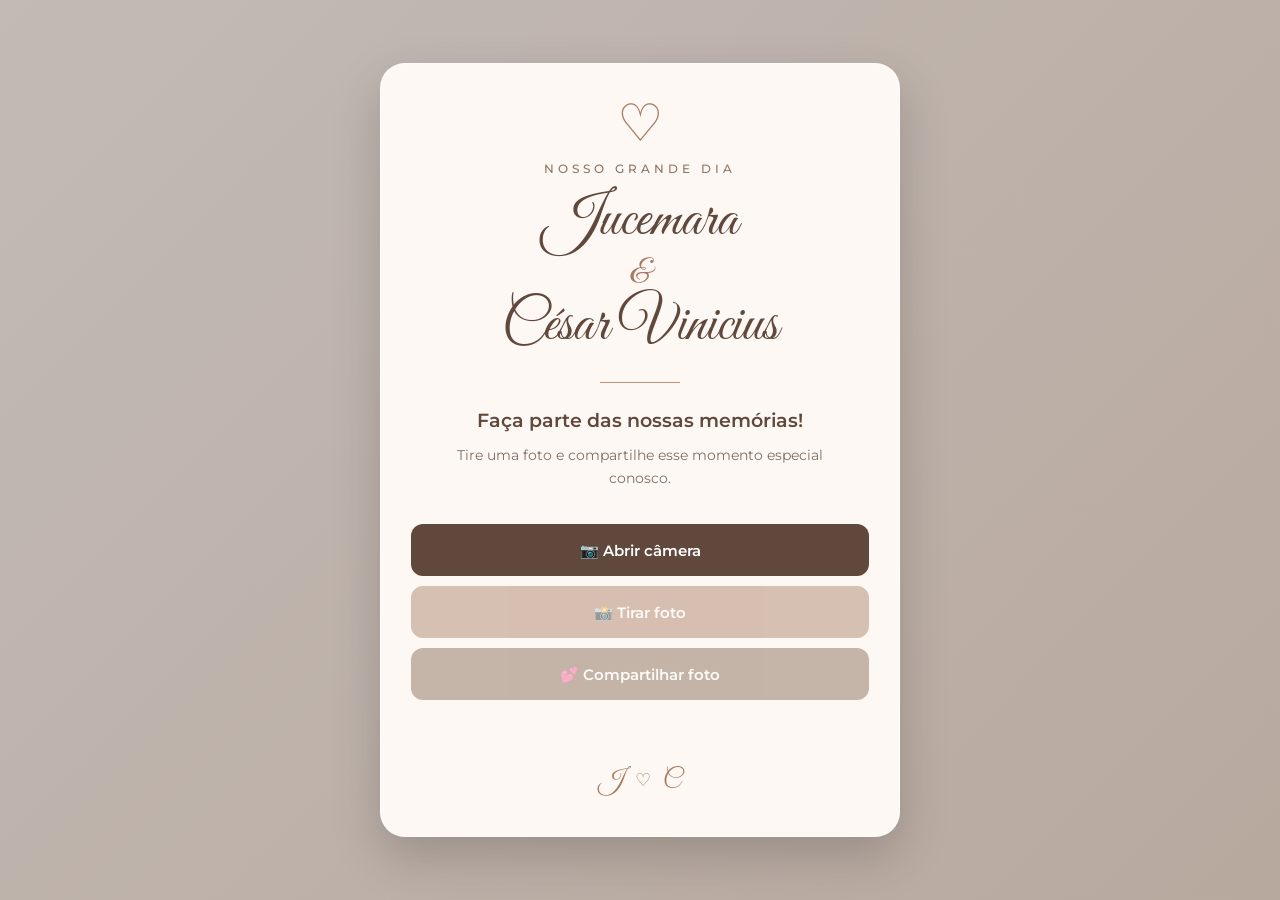
==== camera.html @ 24e24bdf "Criar duas páginas separadas: index.html (QR Code) e camera.html (câmera)" ====
<!DOCTYPE html>
<html lang="pt-BR">

<head>
    <meta charset="UTF-8">

    <meta name="viewport"
          content="width=device-width, initial-scale=1.0">

    <title>Tire sua foto - Jucemara & César</title>

    <link rel="stylesheet" href="style.css">
</head>

<body>

    <div class="pagina">

        <div class="card">

            <div class="coracao">
                ♡
            </div>

            <p class="frase">
                Nosso grande dia
            </p>

            <h1>
                Jucemara
                <span>&</span>
                César Vinicius
            </h1>

            <div class="linha"></div>

            <p class="mensagem">
                Faça parte das nossas memórias!
            </p>

            <p class="instrucao">
                Tire uma foto e compartilhe
                esse momento especial conosco.
            </p>

            <div class="camera-area">

                <video id="camera"
                       autoplay
                       playsinline>
                </video>

                <canvas id="canvas"></canvas>

            </div>

            <button
                id="abrirCamera"
                class="botao botao-camera">

                📷 Abrir câmera

            </button>

            <button
                id="tirarFoto"
                class="botao botao-foto"
                disabled>

                📸 Tirar foto

            </button>

            <div
                id="previewContainer"
                class="preview-container">

                <p>
                    Sua foto
                </p>

                <img
                    id="preview"
                    alt="Prévia da foto">

            </div>

            <button
                id="enviarFoto"
                class="botao botao-enviar"
                disabled>

                💕 Compartilhar foto

            </button>

            <p
                id="status"
                class="status">
            </p>

            <div class="rodape">

                <span>J</span>
                <span>♡</span>
                <span>C</span>

            </div>

        </div>

    </div>

    <script src="script.js"></script>

</body>

</html>
---- style.css ----
@import url('https://fonts.googleapis.com/css2?family=Great+Vibes&family=Montserrat:wght@300;400;500;600;700&display=swap');

* {
    margin: 0;
    padding: 0;
    box-sizing: border-box;
}

html,
body {
    width: 100%;
    min-height: 100%;
}

body {
    font-family: 'Montserrat', sans-serif;

    min-height: 100vh;

    display: flex;
    justify-content: center;
    align-items: center;

    padding: 20px;

    background:
        linear-gradient(
            rgba(35, 25, 20, 0.25),
            rgba(35, 25, 20, 0.25)
        ),
        linear-gradient(
            135deg,
            #f8f0eb,
            #ead9cd
        );

    color: #60483c;
}

/* =========================
   CONTAINER
========================= */

.pagina {
    width: 100%;
    max-width: 520px;
}

/* =========================
   CARD
========================= */

.card {
    width: 100%;

    padding: 40px 30px;

    background: rgba(255, 250, 246, 0.97);

    border: 1px solid rgba(255, 255, 255, 0.8);

    border-radius: 25px;

    text-align: center;

    box-shadow:
        0 20px 50px rgba(0, 0, 0, 0.18);
}

/* =========================
   CORAÇÃO
========================= */

.coracao {
    margin-bottom: 5px;

    font-family: 'Great Vibes', cursive;

    font-size: 52px;

    line-height: 1;

    color: #a77b62;
}

/* =========================
   FRASE SUPERIOR
========================= */

.frase {
    margin-bottom: 15px;

    color: #8d7565;

    font-size: 12px;

    font-weight: 500;

    text-transform: uppercase;

    letter-spacing: 4px;
}

/* =========================
   NOMES
========================= */

h1 {
    margin: 0;

    color: #60483c;

    font-family: 'Great Vibes', cursive;

    font-size: clamp(44px, 11vw, 58px);

    font-weight: 400;

    line-height: 1.05;
}

h1 span {
    display: block;

    margin: 5px 0;

    color: #a77b62;

    font-family: 'Great Vibes', cursive;

    font-size: 34px;

    line-height: 1;
}

/* =========================
   LINHA DECORATIVA
========================= */

.linha {
    width: 80px;

    height: 1px;

    margin: 25px auto;

    background: #b9957c;
}

/* =========================
   TEXTOS
========================= */

.mensagem {
    margin-bottom: 10px;

    color: #60483c;

    font-size: 19px;

    font-weight: 600;

    line-height: 1.4;
}

.instrucao {
    max-width: 400px;

    margin: 0 auto 25px;

    color: #806f64;

    font-size: 14px;

    font-weight: 400;

    line-height: 1.6;
}

/* =========================
   ÁREA DA CÂMERA
========================= */

.camera-area {
    width: 100%;

    margin-bottom: 18px;

    overflow: hidden;

    background: #1e1a18;

    border-radius: 18px;

    position: relative;

    display: none;
}

video {
    display: block;

    width: 100%;

    height: auto;

    min-height: 250px;

    aspect-ratio: 4 / 3;

    object-fit: cover;

    background: #1e1a18;
}

canvas {
    display: none;
}

/* =========================
   QR CODE
========================= */

.qr-container {
    display: flex;
    flex-direction: column;
    align-items: center;
    justify-content: center;

    margin-bottom: 18px;

    padding: 25px;

    background: #ffffff;

    border-radius: 18px;

    box-shadow: 0 4px 15px rgba(0, 0, 0, 0.08);

    animation: aparecer 0.3s ease;
}

.qr-code-box {
    margin-bottom: 15px;
}

.qr-code-box canvas {
    display: block;
}

.qr-info {
    text-align: center;

    font-size: 14px;

    color: #60483c;

    line-height: 1.5;
}

.qr-info a {
    color: #806f64;

    text-decoration: none;

    font-weight: 600;

    transition: color 0.2s ease;
}

.qr-info a:hover {
    color: #60483c;
    text-decoration: underline;
}

/* =========================
   BOTÕES
========================= */

.botao {
    width: 100%;

    min-height: 52px;

    margin-top: 10px;

    padding: 14px 18px;

    border: none;

    border-radius: 12px;

    font-family: 'Montserrat', sans-serif;

    font-size: 15px;

    font-weight: 600;

    cursor: pointer;

    transition:
        transform 0.2s ease,
        opacity 0.2s ease,
        box-shadow 0.2s ease;
}

.botao:hover:not(:disabled) {
    transform: translateY(-2px);

    box-shadow:
        0 7px 15px rgba(0, 0, 0, 0.12);
}

.botao:active:not(:disabled) {
    transform: translateY(0);
}

.botao:disabled {
    opacity: 0.45;

    cursor: not-allowed;
}

/* =========================
   BOTÃO ABRIR CÂMERA
========================= */

.botao-camera {
    background: #60483c;

    color: #ffffff;
}

/* =========================
   BOTÃO TIRAR FOTO
========================= */

.botao-foto {
    background: #a77b62;

    color: #ffffff;
}

/* =========================
   BOTÃO ENVIAR
========================= */

.botao-enviar {
    background: #80624f;

    color: #ffffff;
}

/* =========================
   PRÉVIA DA FOTO
========================= */

#previewContainer {
    display: none;

    margin-top: 25px;

    animation: aparecer 0.3s ease;
}

#previewContainer p {
    margin-bottom: 10px;

    color: #806f64;

    font-size: 14px;

    font-weight: 500;
}

#preview {
    display: block;

    width: 100%;

    height: auto;

    border-radius: 15px;

    object-fit: cover;

    box-shadow:
        0 8px 20px rgba(0, 0, 0, 0.12);
}

/* =========================
   STATUS
========================= */

.status {
    min-height: 22px;

    margin-top: 18px;

    color: #60483c;

    font-size: 14px;

    font-weight: 600;

    line-height: 1.5;
}

/* =========================
   RODAPÉ
========================= */

.rodape {
    display: flex;

    justify-content: center;
    align-items: center;

    gap: 12px;

    margin-top: 25px;

    color: #a77b62;

    font-family: 'Great Vibes', cursive;

    font-size: 25px;
}

.rodape span:nth-child(2) {
    font-size: 18px;
}

/* =========================
   ANIMAÇÃO
========================= */

@keyframes aparecer {
    from {
        opacity: 0;
        transform: translateY(8px);
    }

    to {
        opacity: 1;
        transform: translateY(0);
    }
}

/* =========================
   CELULAR
========================= */

@media (max-width: 500px) {

    body {
        padding: 12px;
        align-items: flex-start;
    }

    .pagina {
        margin: 10px 0;
    }

    .card {
        padding: 30px 18px;
        border-radius: 20px;
    }

    .coracao {
        font-size: 46px;
    }

    .frase {
        font-size: 11px;
        letter-spacing: 3px;
    }

    h1 {
        font-size: 46px;
    }

    h1 span {
        font-size: 30px;
    }

    .linha {
        margin: 20px auto;
    }

    .mensagem {
        font-size: 17px;
    }

    .instrucao {
        font-size: 13px;
    }

    video {
        min-height: 220px;
    }

    .botao {
        min-height: 50px;
        font-size: 14px;
    }
}

/* =========================
   CELULARES MUITO PEQUENOS
========================= */

@media (max-width: 360px) {

    .card {
        padding: 25px 15px;
    }

    h1 {
        font-size: 40px;
    }

    h1 span {
        font-size: 27px;
    }

    .coracao {
        font-size: 40px;
    }

    video {
        min-height: 190px;
    }
}
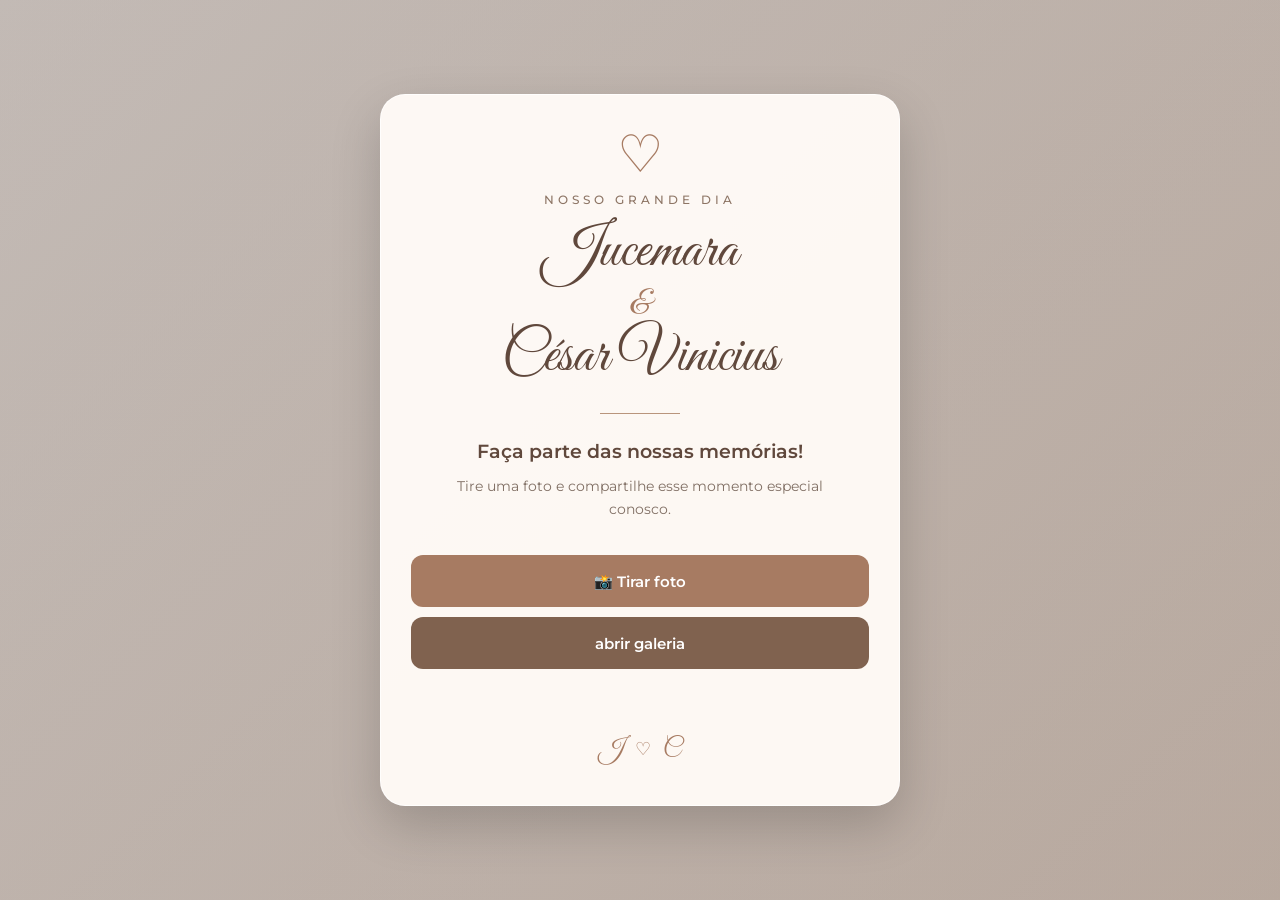
==== commit 451ec2f0: "Corrige compartilhamento de fotos" ====
--- a/camera.html
+++ b/camera.html
@@ -55,17 +55,8 @@
             </div>
 
             <button
-                id="abrirCamera"
-                class="botao botao-camera">
-
-                📷 Abrir câmera
-
-            </button>
-
-            <button
                 id="tirarFoto"
-                class="botao botao-foto"
-                disabled>
+                class="botao botao-foto">
 
                 📸 Tirar foto
 
@@ -87,12 +78,17 @@
 
             <button
                 id="enviarFoto"
-                class="botao botao-enviar"
-                disabled>
+                class="botao botao-enviar">
 
-                💕 Compartilhar foto
+                abrir galeria
 
             </button>
+
+            <input
+                id="galeriaFoto"
+                type="file"
+                accept="image/*"
+                hidden>
 
             <p
                 id="status"
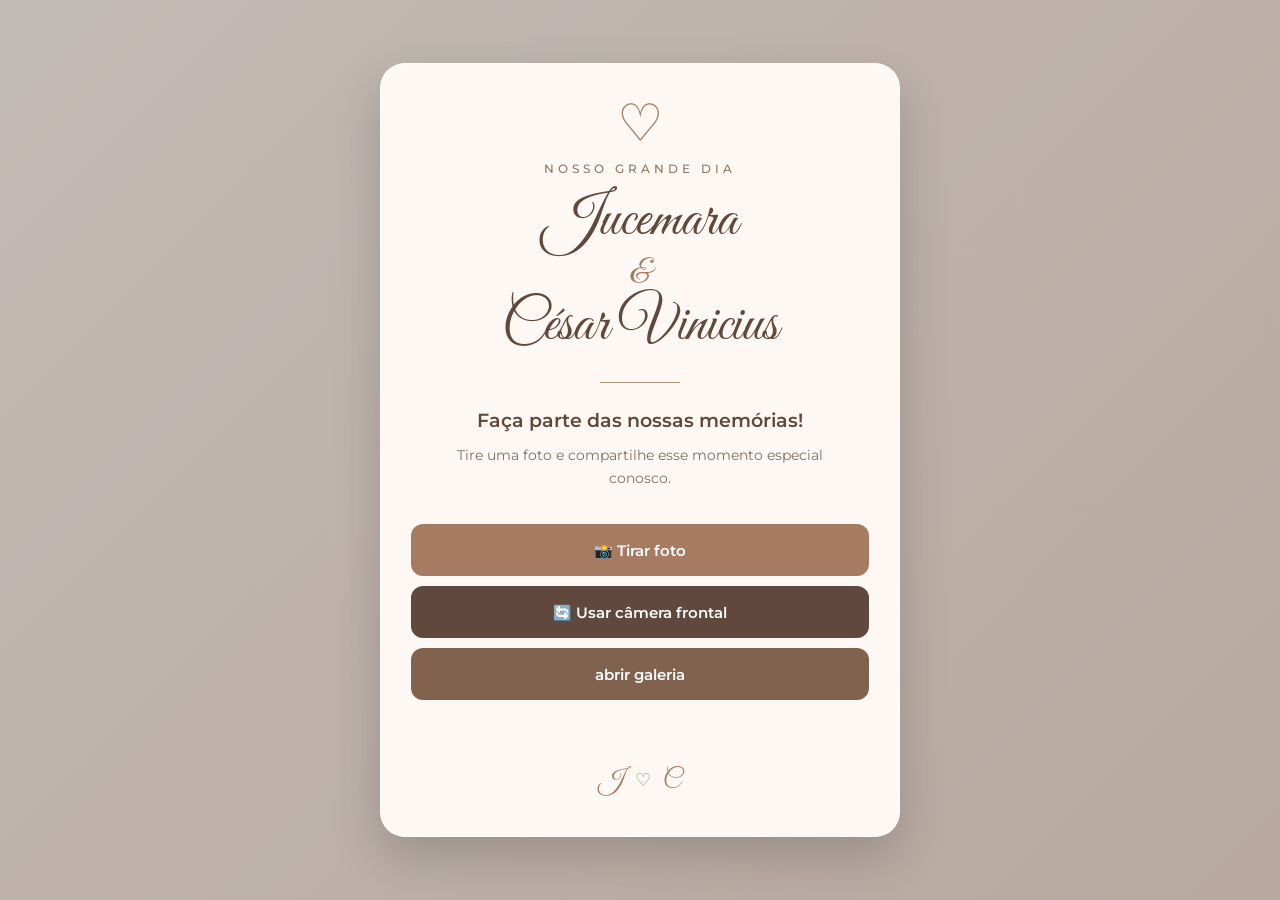
==== commit e548dc73: "Adiciona troca de camera" ====
--- a/camera.html
+++ b/camera.html
@@ -62,6 +62,14 @@
 
             </button>
 
+            <button
+                id="alternarCamera"
+                class="botao botao-camera">
+
+                🔄 Usar câmera frontal
+
+            </button>
+
             <div
                 id="previewContainer"
                 class="preview-container">
